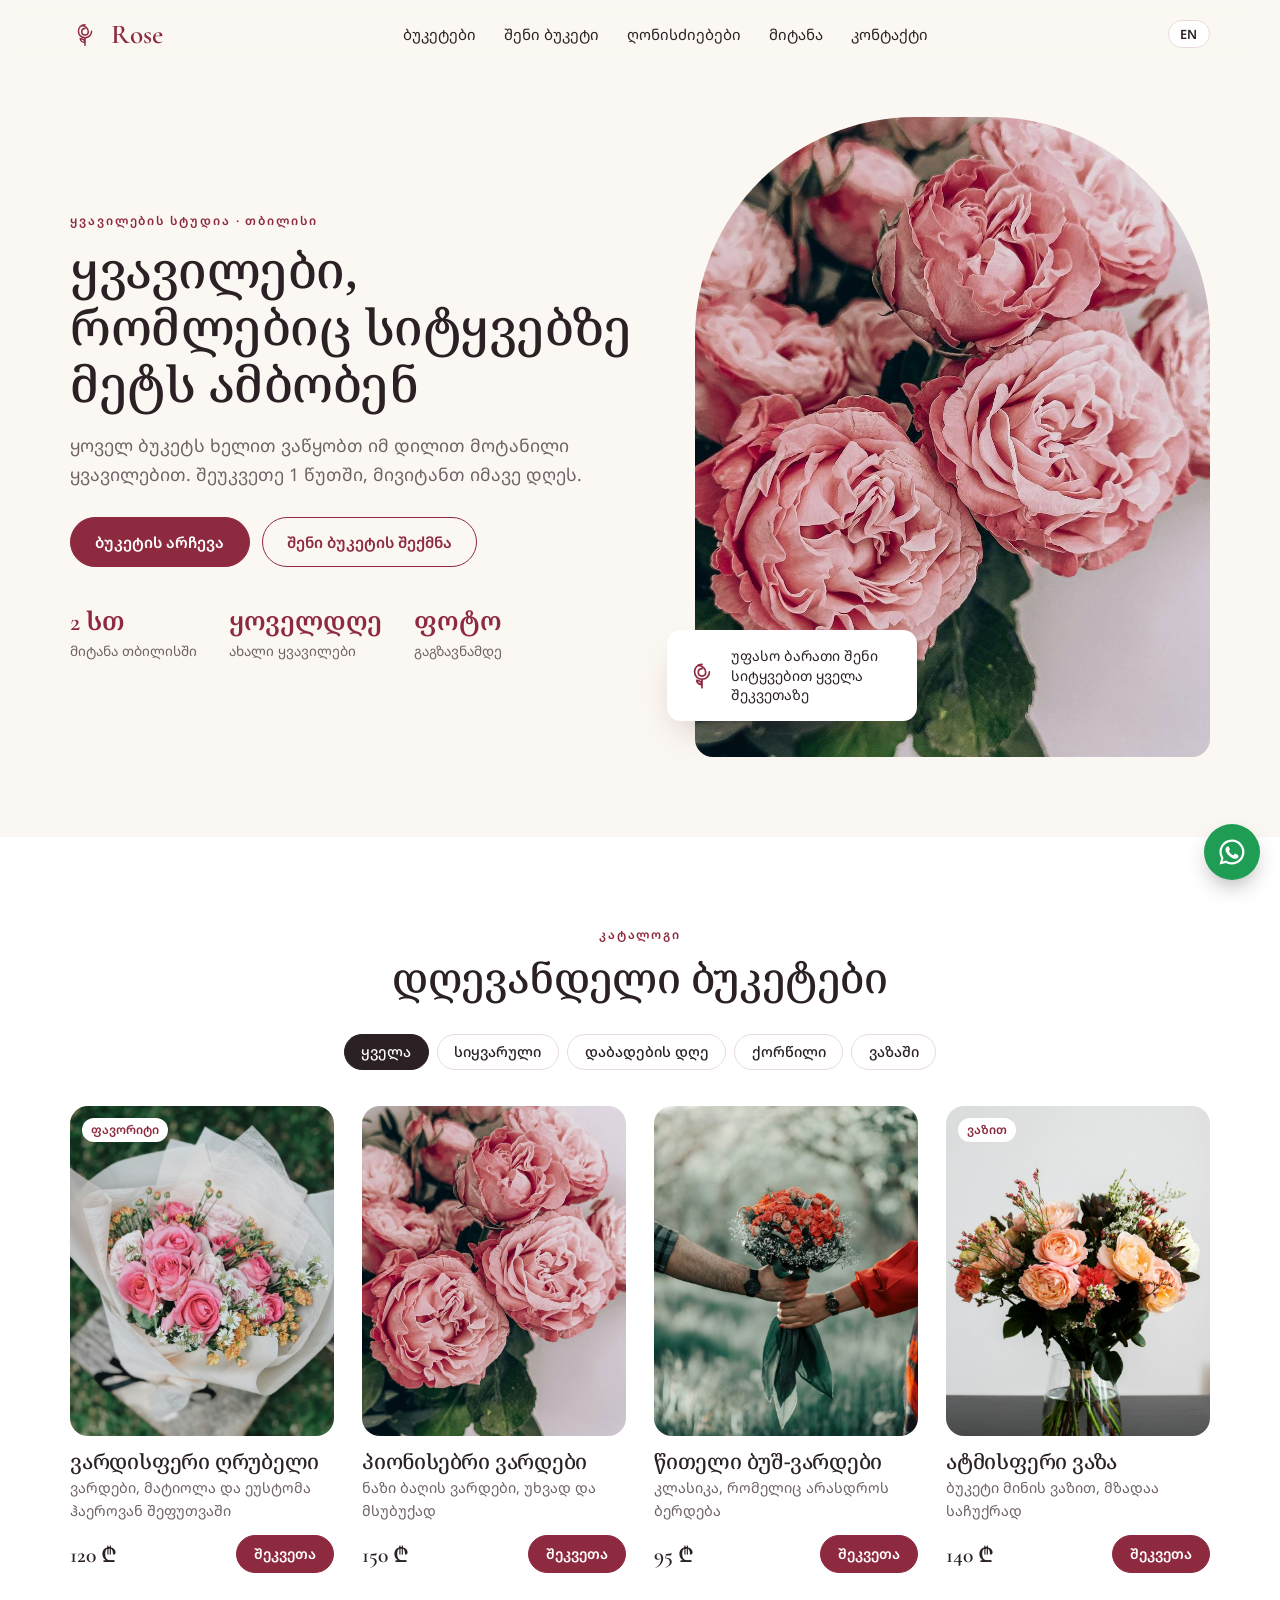
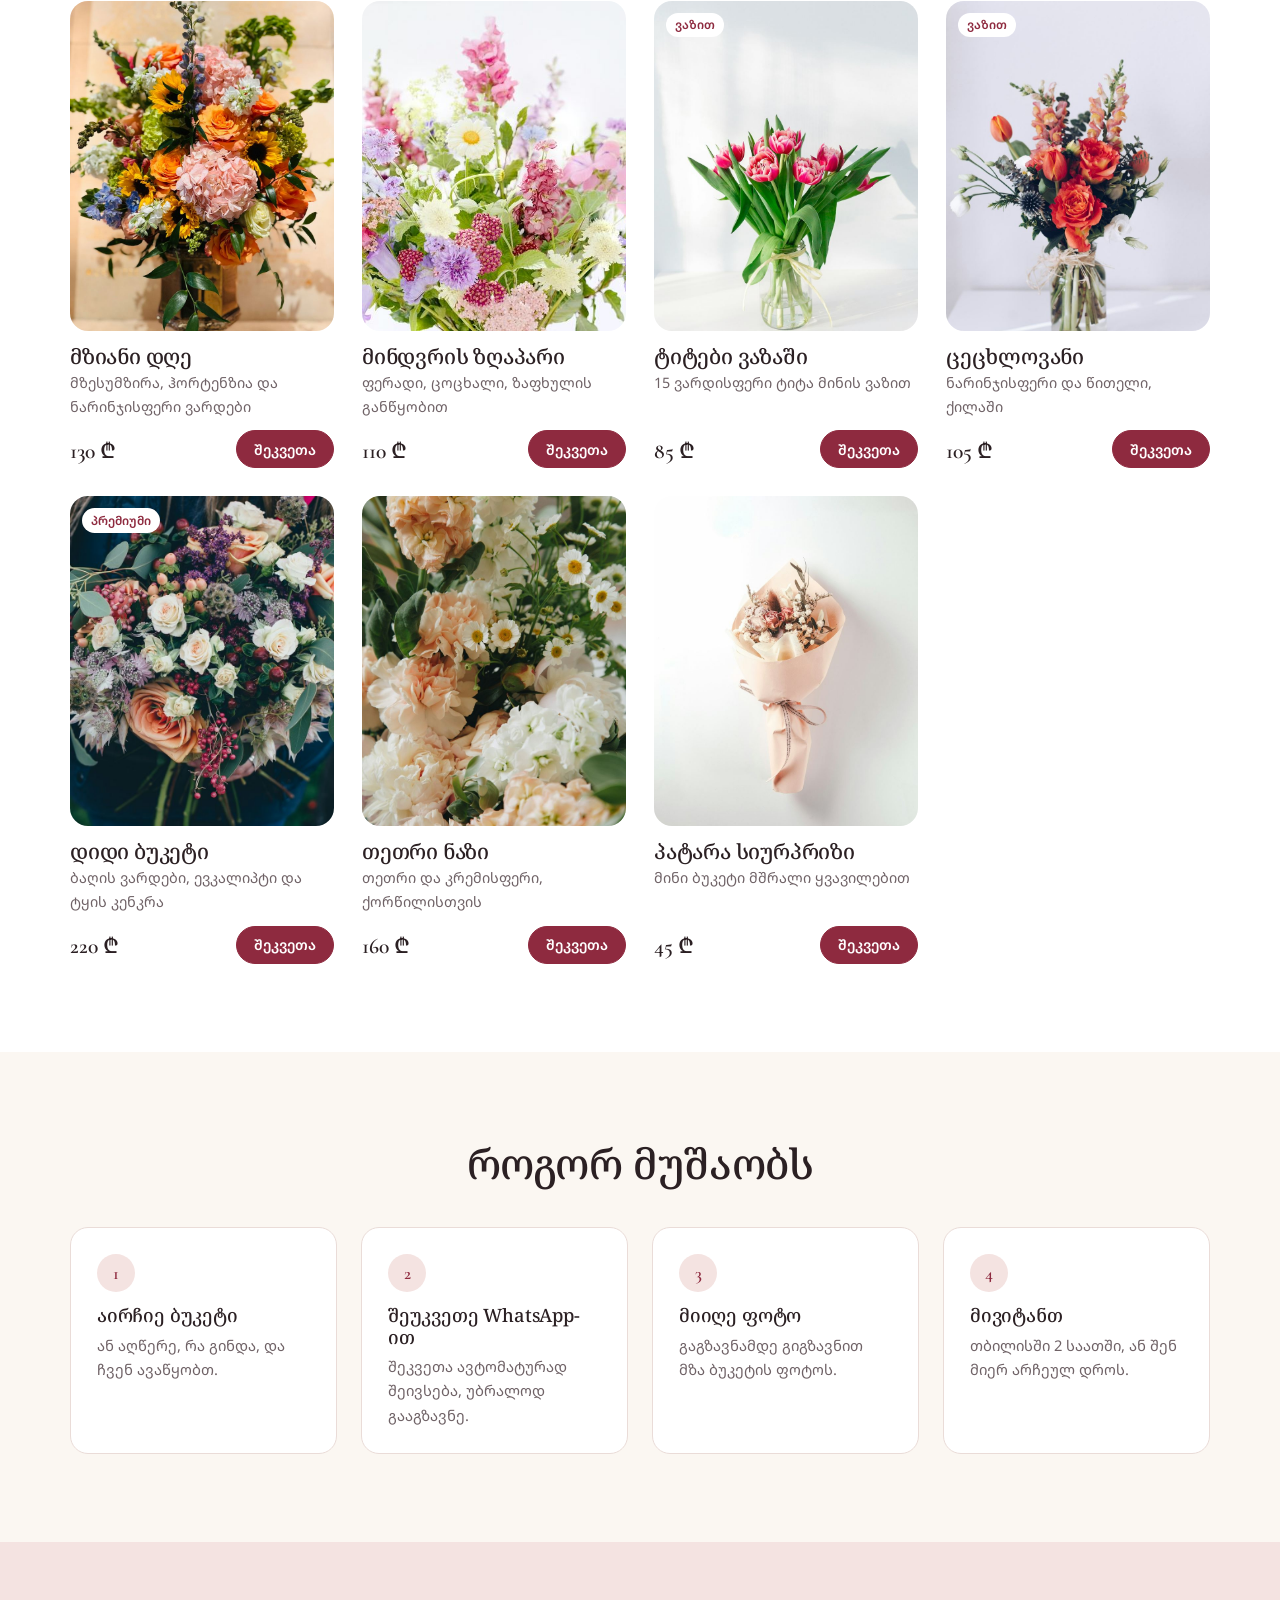
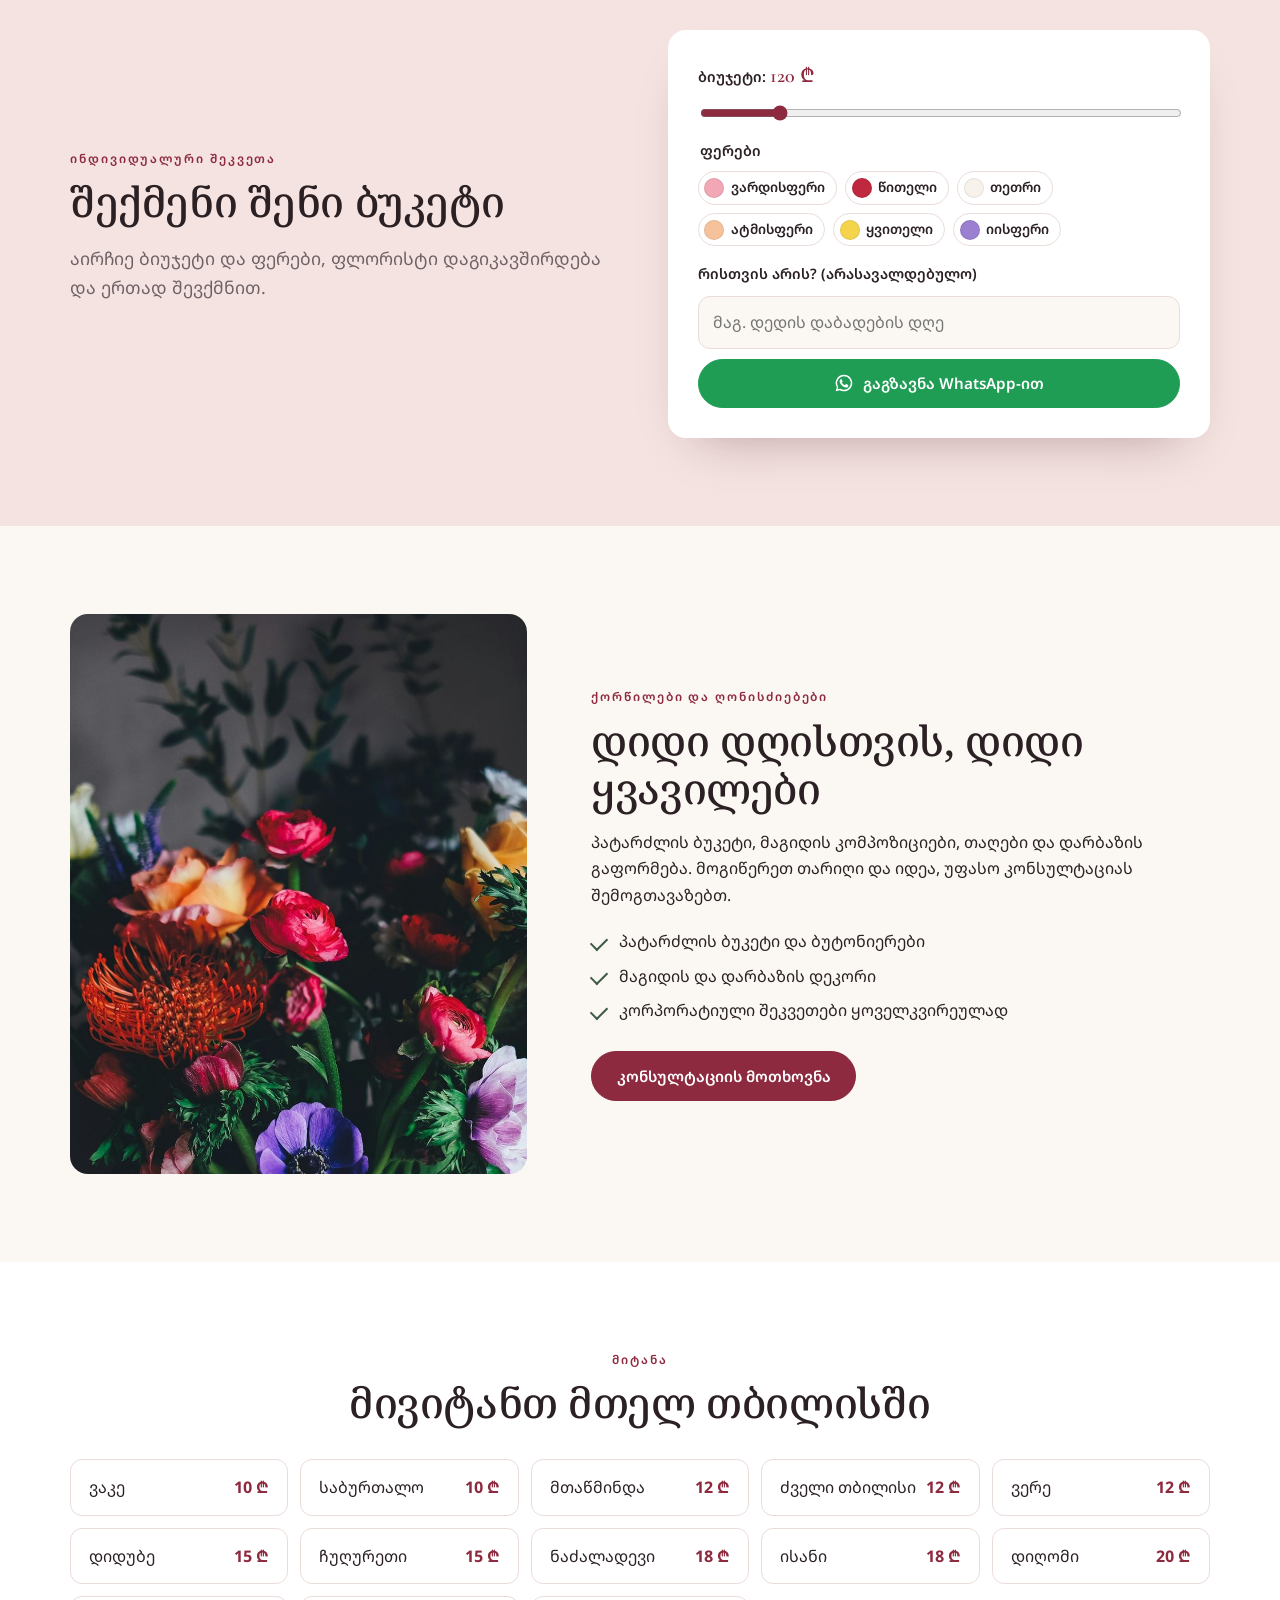
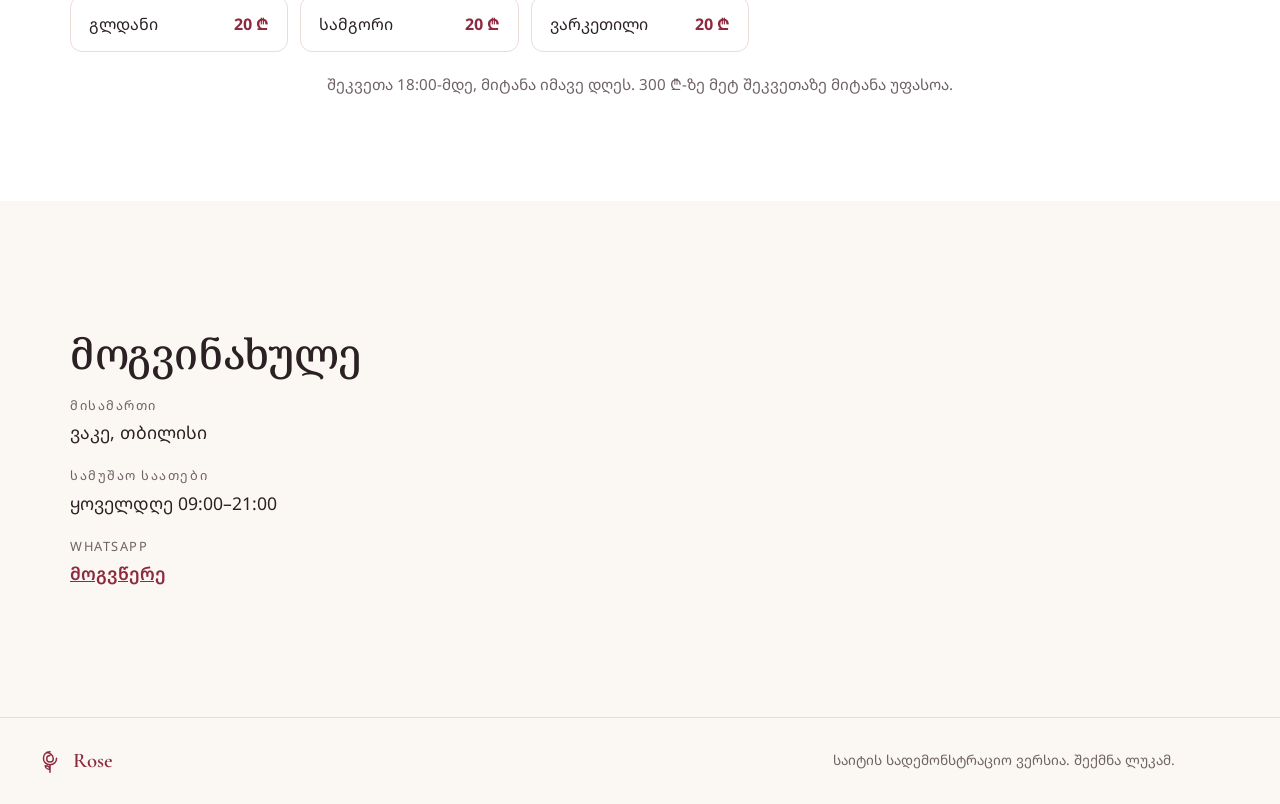
==== index.html @ 84446be5 "Rose flower shop demo site Co-Authored-By: Claude Opus 5.5 <noreply@anthropic.com>" ====
<!doctype html>
<html lang="ka">
<head>
<meta charset="utf-8">
<meta name="viewport" content="width=device-width, initial-scale=1">
<title>Rose — ყვავილების მაღაზია თბილისში</title>
<meta name="description" content="Rose — ხელით აწყობილი ბუკეტები თბილისში. მიტანა იმავე დღეს, შეკვეთა WhatsApp-ით 1 წუთში.">
<meta name="theme-color" content="#8e2a3f">
<meta property="og:title" content="Rose — ყვავილების მაღაზია">
<meta property="og:description" content="ხელით აწყობილი ბუკეტები. მიტანა თბილისში იმავე დღეს.">
<meta property="og:image" content="img/og.jpg">
<meta property="og:type" content="website">
<link rel="icon" href="favicon.svg" type="image/svg+xml">
<link rel="preconnect" href="https://fonts.googleapis.com">
<link rel="preconnect" href="https://fonts.gstatic.com" crossorigin>
<link href="https://fonts.googleapis.com/css2?family=Cormorant+Garamond:ital,wght@0,500;0,600;1,500&family=Noto+Sans+Georgian:wght@400;500;600&family=Noto+Serif+Georgian:wght@500;600&display=swap" rel="stylesheet">
<link rel="stylesheet" href="style.css">
<script type="application/ld+json">
{"@context":"https://schema.org","@type":"Florist","name":"Rose","address":{"@type":"PostalAddress","addressLocality":"Tbilisi","addressCountry":"GE"},"openingHours":"Mo-Su 09:00-21:00","priceRange":"₾₾"}
</script>
</head>
<body>

<header class="nav" id="top">
  <div class="wrap nav-in">
    <a href="#top" class="logo" aria-label="Rose">
      <svg viewBox="0 0 32 32" aria-hidden="true"><use href="#rose-mark"/></svg>
      <span>Rose</span>
    </a>
    <nav class="links" id="links">
      <a href="#shop" data-i18n="nav_shop">ბუკეტები</a>
      <a href="#custom" data-i18n="nav_custom">შენი ბუკეტი</a>
      <a href="#events" data-i18n="nav_events">ღონისძიებები</a>
      <a href="#delivery" data-i18n="nav_delivery">მიტანა</a>
      <a href="#contact" data-i18n="nav_contact">კონტაქტი</a>
    </nav>
    <div class="nav-act">
      <button class="lang" id="lang" type="button" aria-label="Change language">EN</button>
      <button class="burger" id="burger" type="button" aria-label="Menu" aria-expanded="false" aria-controls="links"><span></span><span></span></button>
    </div>
  </div>
</header>

<main>
<section class="hero">
  <div class="wrap hero-in">
    <div class="hero-txt">
      <p class="eyebrow" data-i18n="hero_eyebrow">ყვავილების სტუდია · თბილისი</p>
      <h1 data-i18n="hero_title">ყვავილები, რომლებიც სიტყვებზე მეტს ამბობენ</h1>
      <p class="lead" data-i18n="hero_lead">ყოველ ბუკეტს ხელით ვაწყობთ იმ დილით მოტანილი ყვავილებით. შეუკვეთე 1 წუთში, მივიტანთ იმავე დღეს.</p>
      <div class="cta-row">
        <a href="#shop" class="btn" data-i18n="hero_cta">ბუკეტის არჩევა</a>
        <a href="#custom" class="btn ghost" data-i18n="hero_cta2">შენი ბუკეტის შექმნა</a>
      </div>
      <ul class="badges">
        <li><b data-i18n="b1_t">2 სთ</b><span data-i18n="b1_s">მიტანა თბილისში</span></li>
        <li><b data-i18n="b2_t">ყოველდღე</b><span data-i18n="b2_s">ახალი ყვავილები</span></li>
        <li><b data-i18n="b3_t">ფოტო</b><span data-i18n="b3_s">გაგზავნამდე</span></li>
      </ul>
    </div>
    <div class="hero-img">
      <img src="img/hero.jpg" alt="" width="1000" height="1778" fetchpriority="high">
      <div class="hero-card">
        <svg viewBox="0 0 32 32" aria-hidden="true"><use href="#rose-mark"/></svg>
        <p data-i18n="hero_card">უფასო ბარათი შენი სიტყვებით ყველა შეკვეთაზე</p>
      </div>
    </div>
  </div>
</section>

<section class="shop" id="shop">
  <div class="wrap">
    <div class="head">
      <p class="eyebrow" data-i18n="shop_eyebrow">კატალოგი</p>
      <h2 data-i18n="shop_title">დღევანდელი ბუკეტები</h2>
    </div>
    <div class="filters" role="group" aria-label="Filter" id="filters">
      <button type="button" class="chip on" data-cat="all" data-i18n="f_all">ყველა</button>
      <button type="button" class="chip" data-cat="love" data-i18n="f_love">სიყვარული</button>
      <button type="button" class="chip" data-cat="birthday" data-i18n="f_birthday">დაბადების დღე</button>
      <button type="button" class="chip" data-cat="wedding" data-i18n="f_wedding">ქორწილი</button>
      <button type="button" class="chip" data-cat="vase" data-i18n="f_vase">ვაზაში</button>
    </div>
    <div class="grid" id="grid"></div>
  </div>
</section>

<section class="how">
  <div class="wrap">
    <h2 data-i18n="how_title">როგორ მუშაობს</h2>
    <ol class="steps">
      <li><span>1</span><h3 data-i18n="s1_t">აირჩიე ბუკეტი</h3><p data-i18n="s1_p">ან აღწერე, რა გინდა, და ჩვენ ავაწყობთ.</p></li>
      <li><span>2</span><h3 data-i18n="s2_t">შეუკვეთე WhatsApp-ით</h3><p data-i18n="s2_p">შეკვეთა ავტომატურად შეივსება, უბრალოდ გააგზავნე.</p></li>
      <li><span>3</span><h3 data-i18n="s3_t">მიიღე ფოტო</h3><p data-i18n="s3_p">გაგზავნამდე გიგზავნით მზა ბუკეტის ფოტოს.</p></li>
      <li><span>4</span><h3 data-i18n="s4_t">მივიტანთ</h3><p data-i18n="s4_p">თბილისში 2 საათში, ან შენ მიერ არჩეულ დროს.</p></li>
    </ol>
  </div>
</section>

<section class="custom" id="custom">
  <div class="wrap custom-in">
    <div>
      <p class="eyebrow" data-i18n="c_eyebrow">ინდივიდუალური შეკვეთა</p>
      <h2 data-i18n="c_title">შექმენი შენი ბუკეტი</h2>
      <p class="lead" data-i18n="c_lead">აირჩიე ბიუჯეტი და ფერები, ფლორისტი დაგიკავშირდება და ერთად შევქმნით.</p>
    </div>
    <form class="card" id="customForm">
      <label for="budget"><span data-i18n="c_budget">ბიუჯეტი</span>: <output id="budgetOut">120 ₾</output></label>
      <input type="range" id="budget" min="50" max="500" step="10" value="120">
      <fieldset>
        <legend data-i18n="c_colors">ფერები</legend>
        <div class="swatches" id="swatches"></div>
      </fieldset>
      <label for="cNote" data-i18n="c_note">რისთვის არის? (არასავალდებულო)</label>
      <input id="cNote" type="text" maxlength="120" data-i18n-ph="c_note_ph" placeholder="მაგ. დედის დაბადების დღე">
      <button class="btn wa" type="submit"><svg aria-hidden="true"><use href="#wa"/></svg><span data-i18n="c_send">გაგზავნა WhatsApp-ით</span></button>
    </form>
  </div>
</section>

<section class="events" id="events">
  <div class="wrap events-in">
    <img src="img/event.jpg" alt="" loading="lazy" width="800" height="1280">
    <div>
      <p class="eyebrow" data-i18n="e_eyebrow">ქორწილები და ღონისძიებები</p>
      <h2 data-i18n="e_title">დიდი დღისთვის, დიდი ყვავილები</h2>
      <p data-i18n="e_p">პატარძლის ბუკეტი, მაგიდის კომპოზიციები, თაღები და დარბაზის გაფორმება. მოგიწერეთ თარიღი და იდეა, უფასო კონსულტაციას შემოგთავაზებთ.</p>
      <ul class="ticks">
        <li data-i18n="e_l1">პატარძლის ბუკეტი და ბუტონიერები</li>
        <li data-i18n="e_l2">მაგიდის და დარბაზის დეკორი</li>
        <li data-i18n="e_l3">კორპორატიული შეკვეთები ყოველკვირეულად</li>
      </ul>
      <a class="btn" id="eventBtn" href="#" target="_blank" rel="noopener" data-i18n="e_cta">კონსულტაციის მოთხოვნა</a>
    </div>
  </div>
</section>

<section class="delivery" id="delivery">
  <div class="wrap">
    <div class="head">
      <p class="eyebrow" data-i18n="d_eyebrow">მიტანა</p>
      <h2 data-i18n="d_title">მივიტანთ მთელ თბილისში</h2>
    </div>
    <div class="zones" id="zones"></div>
    <p class="muted" data-i18n="d_note">შეკვეთა 18:00-მდე, მიტანა იმავე დღეს. 300 ₾-ზე მეტ შეკვეთაზე მიტანა უფასოა.</p>
  </div>
</section>

<section class="contact" id="contact">
  <div class="wrap contact-in">
    <div>
      <h2 data-i18n="ct_title">მოგვინახულე</h2>
      <dl>
        <dt data-i18n="ct_addr_l">მისამართი</dt><dd data-i18n="ct_addr">ვაკე, თბილისი</dd>
        <dt data-i18n="ct_hours_l">სამუშაო საათები</dt><dd data-i18n="ct_hours">ყოველდღე 09:00–21:00</dd>
        <dt>WhatsApp</dt><dd><a id="waText" href="#" target="_blank" rel="noopener" data-i18n="ct_wa">მოგვწერე</a></dd>
      </dl>
    </div>
    <iframe title="Map" loading="lazy" referrerpolicy="no-referrer-when-downgrade" src="https://maps.google.com/maps?q=Vake%2C%20Tbilisi&z=14&output=embed"></iframe>
  </div>
</section>
</main>

<footer class="foot">
  <div class="wrap foot-in">
    <span class="logo sm"><svg viewBox="0 0 32 32" aria-hidden="true"><use href="#rose-mark"/></svg><span>Rose</span></span>
    <p data-i18n="foot">საიტის სადემონსტრაციო ვერსია. შექმნა ლუკამ.</p>
  </div>
</footer>

<a class="wa-float" id="waFloat" href="#" target="_blank" rel="noopener" aria-label="WhatsApp"><svg aria-hidden="true"><use href="#wa"/></svg></a>

<dialog id="orderDlg" aria-labelledby="dlgTitle">
  <form method="dialog" class="dlg" id="orderForm">
    <button class="x" value="cancel" formnovalidate aria-label="Close">×</button>
    <div class="dlg-top">
      <img id="dlgImg" alt="">
      <div>
        <h3 id="dlgTitle"></h3>
        <p class="price" id="dlgPrice"></p>
      </div>
    </div>
    <label for="oDate" data-i18n="o_date">მიტანის თარიღი</label>
    <input id="oDate" type="date" required>
    <label for="oZone" data-i18n="o_zone">უბანი</label>
    <select id="oZone" required></select>
    <label for="oCard" data-i18n="o_card">ბარათის ტექსტი (არასავალდებულო)</label>
    <textarea id="oCard" rows="2" maxlength="200" data-i18n-ph="o_card_ph" placeholder="მაგ. გილოცავ, დე! ❤"></textarea>
    <p class="total"><span data-i18n="o_total">ჯამი</span>: <b id="oTotal"></b> <small class="muted" id="oFee"></small></p>
    <button class="btn wa" type="submit" value="send"><svg aria-hidden="true"><use href="#wa"/></svg><span data-i18n="o_send">შეკვეთა WhatsApp-ით</span></button>
  </form>
</dialog>

<svg width="0" height="0" style="position:absolute" aria-hidden="true">
  <symbol id="rose-mark" viewBox="0 0 32 32"><g fill="none" stroke="currentColor" stroke-width="1.6" stroke-linecap="round"><path d="M16 6c-4 0-7 3-7 7s3 7 7 7 7-3 7-7"/><path d="M16 10c-2 0-3.5 1.5-3.5 3.5S14 17 16 17s3.5-1.5 3.5-3.5c0-3-3-6.5-7-6.5"/><path d="M16 20v8M16 25c-3 0-5-2-5-4 3 0 5 2 5 4z"/></g></symbol>
  <symbol id="wa" viewBox="0 0 24 24"><path fill="currentColor" d="M12 2a10 10 0 0 0-8.6 15.1L2 22l5-1.3A10 10 0 1 0 12 2zm0 18.2c-1.5 0-3-.4-4.3-1.2l-.3-.2-3 .8.8-2.9-.2-.3A8.2 8.2 0 1 1 12 20.2zm4.5-6.1c-.2-.1-1.5-.7-1.7-.8-.2-.1-.4-.1-.6.1l-.8 1c-.1.2-.3.2-.5.1a6.7 6.7 0 0 1-3.3-2.9c-.3-.4.2-.4.7-1.4.1-.2 0-.3 0-.4l-.8-1.8c-.2-.5-.4-.4-.6-.4h-.5a1 1 0 0 0-.7.3 3 3 0 0 0-.9 2.2c0 1.3.9 2.5 1 2.7.1.2 1.8 2.8 4.4 3.9 1.7.7 2.3.8 3.1.6.5-.1 1.5-.6 1.7-1.2.2-.6.2-1.1.2-1.2-.1-.1-.3-.2-.6-.3z"/></symbol>
</svg>

<script src="app.js"></script>
</body>
</html>
---- style.css ----
:root{
  --bg:#fbf7f2; --paper:#fff; --blush:#f4e3e1; --ink:#2b2023; --muted:#6f6266;
  --rose:#8e2a3f; --rose-d:#6f1f31; --leaf:#3e5a46; --line:#eadcd8; --wa:#1f9d55;
  --serif:"Cormorant Garamond","Noto Serif Georgian",Georgia,serif;
  --sans:"Noto Sans Georgian",system-ui,-apple-system,"Segoe UI",sans-serif;
  --r:18px;
}
*{box-sizing:border-box}
html{scroll-behavior:smooth;scroll-padding-top:76px}
body{margin:0;background:var(--bg);color:var(--ink);font:16px/1.65 var(--sans);-webkit-font-smoothing:antialiased}
img{max-width:100%;display:block}
a{color:inherit}
h1,h2,h3{font-family:var(--serif);font-weight:600;line-height:1.15;margin:0 0 .4em}
html[lang=ka] h1,html[lang=ka] h2,html[lang=ka] h3{font-family:"Noto Serif Georgian",serif;font-weight:500;letter-spacing:-.01em}
h1{font-size:clamp(2.2rem,5vw,3.8rem)}
html[lang=ka] h1{font-size:clamp(1.9rem,4.2vw,3.1rem)}
h2{font-size:clamp(1.8rem,3.5vw,2.6rem)}
h3{font-size:1.3rem}
.wrap{max-width:1180px;margin:0 auto;padding:0 20px}
section{padding:88px 0}
.eyebrow{text-transform:uppercase;letter-spacing:.16em;font-size:.75rem;font-weight:600;color:var(--rose);margin:0 0 .8em}
.lead{font-size:1.1rem;color:var(--muted);max-width:34em}
.muted{color:var(--muted);font-size:.95rem}
.head{text-align:center;margin-bottom:32px}

.btn{display:inline-flex;align-items:center;gap:.55em;padding:.9em 1.6em;border-radius:999px;background:var(--rose);color:#fff;text-decoration:none;font:600 .95rem var(--sans);border:1.5px solid var(--rose);cursor:pointer;transition:background .2s,transform .2s}
.btn:hover{background:var(--rose-d);transform:translateY(-1px)}
.btn.ghost{background:transparent;color:var(--rose)}
.btn.ghost:hover{background:var(--blush)}
.btn.wa{background:var(--wa);border-color:var(--wa);width:100%;justify-content:center}
.btn.wa:hover{background:#178246}
.btn svg{width:20px;height:20px}
:focus-visible{outline:2.5px solid var(--rose);outline-offset:3px}

/* nav */
.nav{position:sticky;top:0;z-index:20;background:rgba(251,247,242,.88);backdrop-filter:blur(10px);border-bottom:1px solid transparent;transition:border-color .2s}
.nav.scrolled{border-color:var(--line)}
.nav-in{display:flex;align-items:center;justify-content:space-between;height:68px}
.logo{display:flex;align-items:center;gap:.4em;text-decoration:none;color:var(--rose);font:600 1.7rem var(--serif)}
.logo svg{width:30px;height:30px}
.logo.sm{font-size:1.3rem}
.links{display:flex;gap:28px}
.links a{text-decoration:none;font-size:.93rem;color:var(--ink);position:relative}
.links a::after{content:"";position:absolute;left:0;right:0;bottom:-4px;height:1.5px;background:var(--rose);transform:scaleX(0);transition:transform .25s}
.links a:hover::after{transform:scaleX(1)}
.nav-act{display:flex;gap:10px;align-items:center}
.lang{border:1.5px solid var(--line);background:var(--paper);border-radius:999px;padding:.35em .9em;font:600 .8rem var(--sans);cursor:pointer;color:var(--ink)}
.burger{display:none;width:42px;height:42px;border:0;background:none;cursor:pointer;padding:10px}
.burger span{display:block;height:2px;background:var(--ink);margin:6px 0;transition:transform .25s}
.burger[aria-expanded=true] span:first-child{transform:translateY(4px) rotate(45deg)}
.burger[aria-expanded=true] span:last-child{transform:translateY(-4px) rotate(-45deg)}

/* hero */
.hero{padding:48px 0 80px}
.hero-in{display:grid;grid-template-columns:1.05fr .95fr;gap:56px;align-items:center}
.cta-row{display:flex;flex-wrap:wrap;gap:12px;margin:28px 0 36px}
.badges{display:flex;gap:32px;list-style:none;padding:0;margin:0}
.badges b{display:block;font:600 1.6rem var(--serif);color:var(--rose)}
.badges span{font-size:.85rem;color:var(--muted)}
.hero-img{position:relative}
.hero-img img{width:100%;height:min(76vh,640px);object-fit:cover;border-radius:220px 220px var(--r) var(--r)}
.hero-card{position:absolute;left:-28px;bottom:36px;background:var(--paper);padding:16px 18px;border-radius:14px;box-shadow:0 18px 40px -18px rgba(70,20,30,.35);display:flex;gap:12px;align-items:center;max-width:250px;font-size:.88rem;line-height:1.4}
.hero-card p{margin:0}
.hero-card svg{flex:none;width:34px;height:34px;color:var(--rose)}

/* shop */
.shop{background:var(--paper)}
.filters{display:flex;flex-wrap:wrap;justify-content:center;gap:8px;margin-bottom:36px}
.chip{border:1.5px solid var(--line);background:var(--paper);border-radius:999px;padding:.5em 1.15em;font:500 .9rem var(--sans);cursor:pointer;color:var(--ink);transition:all .2s}
.chip:hover{border-color:var(--rose)}
.chip.on{background:var(--ink);border-color:var(--ink);color:#fff}
.grid{display:grid;grid-template-columns:repeat(auto-fill,minmax(250px,1fr));gap:28px}
.item{display:flex;flex-direction:column;animation:fade .4s ease both}
.item .ph{position:relative;overflow:hidden;border-radius:var(--r);aspect-ratio:4/5;background:var(--blush)}
.item img{width:100%;height:100%;object-fit:cover;transition:transform .6s}
.item:hover img{transform:scale(1.05)}
.tag{position:absolute;top:12px;left:12px;background:var(--paper);border-radius:999px;padding:.2em .75em;font-size:.75rem;font-weight:600;color:var(--rose)}
.item h3{margin:14px 0 2px}
.item p{margin:0 0 12px;color:var(--muted);font-size:.9rem;flex:1}
.item .row{display:flex;justify-content:space-between;align-items:center}
.item .pr{font:600 1.35rem var(--serif)}
.item .btn{padding:.6em 1.2em;font-size:.88rem}
@keyframes fade{from{opacity:0;transform:translateY(10px)}}

/* how */
.how h2{text-align:center;margin-bottom:40px}
.steps{list-style:none;padding:0;margin:0;display:grid;grid-template-columns:repeat(4,1fr);gap:24px}
.steps li{background:var(--paper);border:1px solid var(--line);border-radius:var(--r);padding:26px}
.steps span{display:grid;place-items:center;width:38px;height:38px;border-radius:50%;background:var(--blush);color:var(--rose);font:600 1.1rem var(--serif);margin-bottom:12px}
.steps h3{font-size:1.15rem}
.steps p{margin:0;color:var(--muted);font-size:.92rem}

/* custom */
.custom{background:var(--blush)}
.custom-in{display:grid;grid-template-columns:1fr 1fr;gap:56px;align-items:center}
.card{background:var(--paper);border-radius:var(--r);padding:30px;box-shadow:0 24px 50px -30px rgba(70,20,30,.4);display:grid;gap:10px}
label,legend{font-weight:600;font-size:.9rem}
fieldset{border:0;padding:0;margin:6px 0}
output{color:var(--rose);font-family:var(--serif);font-size:1.25rem}
input[type=range]{width:100%;accent-color:var(--rose)}
input[type=text],input[type=date],select,textarea{width:100%;padding:.75em .9em;border:1.5px solid var(--line);border-radius:12px;font:inherit;background:var(--bg);color:var(--ink)}
input:focus,select:focus,textarea:focus{border-color:var(--rose);outline:none}
.swatches{display:flex;flex-wrap:wrap;gap:8px;margin-top:8px}
.sw{display:flex;align-items:center;gap:.45em;border:1.5px solid var(--line);border-radius:999px;padding:.35em .85em .35em .4em;cursor:pointer;font-size:.85rem;background:var(--paper);user-select:none}
.sw i{width:20px;height:20px;border-radius:50%;border:1px solid rgba(0,0,0,.08)}
.sw input{position:absolute;opacity:0;pointer-events:none}
.sw:has(input:checked){border-color:var(--rose);background:var(--blush)}
.sw:has(input:focus-visible){outline:2.5px solid var(--rose);outline-offset:2px}

/* events */
.events-in{display:grid;grid-template-columns:.85fr 1.15fr;gap:64px;align-items:center}
.events img{border-radius:var(--r);height:560px;width:100%;object-fit:cover}
.ticks{list-style:none;padding:0;margin:20px 0 28px}
.ticks li{padding-left:28px;position:relative;margin:8px 0}
.ticks li::before{content:"";position:absolute;left:0;top:.55em;width:14px;height:8px;border-left:2px solid var(--leaf);border-bottom:2px solid var(--leaf);transform:rotate(-45deg)}

/* delivery */
.delivery{background:var(--paper)}
.zones{display:grid;grid-template-columns:repeat(auto-fill,minmax(200px,1fr));gap:12px;margin-bottom:20px}
.zone{display:flex;justify-content:space-between;border:1px solid var(--line);border-radius:12px;padding:14px 18px}
.zone b{color:var(--rose)}
.delivery .muted{text-align:center}

/* contact */
.contact-in{display:grid;grid-template-columns:1fr 1.3fr;gap:48px;align-items:center}
dl{margin:0}
dt{font-size:.8rem;text-transform:uppercase;letter-spacing:.12em;color:var(--muted);margin-top:18px}
dd{margin:2px 0 0;font-size:1.1rem}
dd a{color:var(--rose);font-weight:600}
iframe{width:100%;height:340px;border:0;border-radius:var(--r);filter:saturate(.8)}

.foot{padding-right:70px!important;border-top:1px solid var(--line);padding:28px 0;font-size:.85rem;color:var(--muted)}
.foot-in{display:flex;justify-content:space-between;align-items:center;gap:16px;flex-wrap:wrap}
.foot p{margin:0}

.wa-float{position:fixed;right:20px;bottom:20px;width:56px;height:56px;border-radius:50%;background:var(--wa);color:#fff;display:grid;place-items:center;box-shadow:0 10px 25px -8px rgba(0,0,0,.4);z-index:15;transition:transform .2s}
.wa-float:hover{transform:scale(1.07)}
.wa-float svg{width:30px;height:30px}

/* dialog */
dialog{border:0;border-radius:22px;padding:0;width:min(440px,calc(100% - 32px));max-height:calc(100% - 32px);background:var(--paper);color:var(--ink);box-shadow:0 30px 70px -20px rgba(40,10,20,.5)}
dialog::backdrop{background:rgba(43,32,35,.55);backdrop-filter:blur(3px)}
dialog[open]{animation:fade .25s ease}
.dlg{padding:26px;display:grid;gap:8px;position:relative}
.x{position:absolute;right:14px;top:10px;border:0;background:none;font-size:1.8rem;line-height:1;cursor:pointer;color:var(--muted)}
.dlg-top{display:flex;gap:16px;align-items:center;margin-bottom:8px}
.dlg-top img{width:84px;height:100px;object-fit:cover;border-radius:12px}
.dlg-top h3{margin:0}
.price{margin:0;color:var(--rose);font:600 1.3rem var(--serif)}
.total{margin:8px 0 4px;font-size:1rem}
.total b{font:600 1.4rem var(--serif);color:var(--rose)}

/* mobile */
@media (max-width:900px){
  section{padding:64px 0}
  .hero-in,.custom-in,.events-in,.contact-in{grid-template-columns:1fr;gap:36px}
  .hero{padding-top:20px}
  .hero-img{order:-1}
  .hero-img img{height:380px;border-radius:160px 160px var(--r) var(--r)}
  .hero-card{left:12px;bottom:-22px}
  .steps{grid-template-columns:1fr 1fr}
  .events img{height:340px}
  .burger{display:block}
  .links{position:fixed;inset:68px 0 auto 0;flex-direction:column;gap:0;background:var(--bg);border-bottom:1px solid var(--line);padding:8px 20px 16px;transform:translateY(-130%);transition:transform .3s;z-index:-1}
  .links.open{transform:none}
  .links a{padding:12px 0;font-size:1.05rem;border-bottom:1px solid var(--line)}
}
@media (max-width:520px){
  .steps{grid-template-columns:1fr}
  .badges{gap:20px}
  .badges b{font-size:1.3rem}
  .grid{grid-template-columns:1fr 1fr;gap:16px}
  .item h3{font-size:1.05rem}
  .item p{display:none}
  .item .row{flex-direction:column;align-items:stretch;gap:8px}
  .item .btn{justify-content:center}
}
@media (prefers-reduced-motion:reduce){*{animation:none!important;transition:none!important;scroll-behavior:auto!important}}
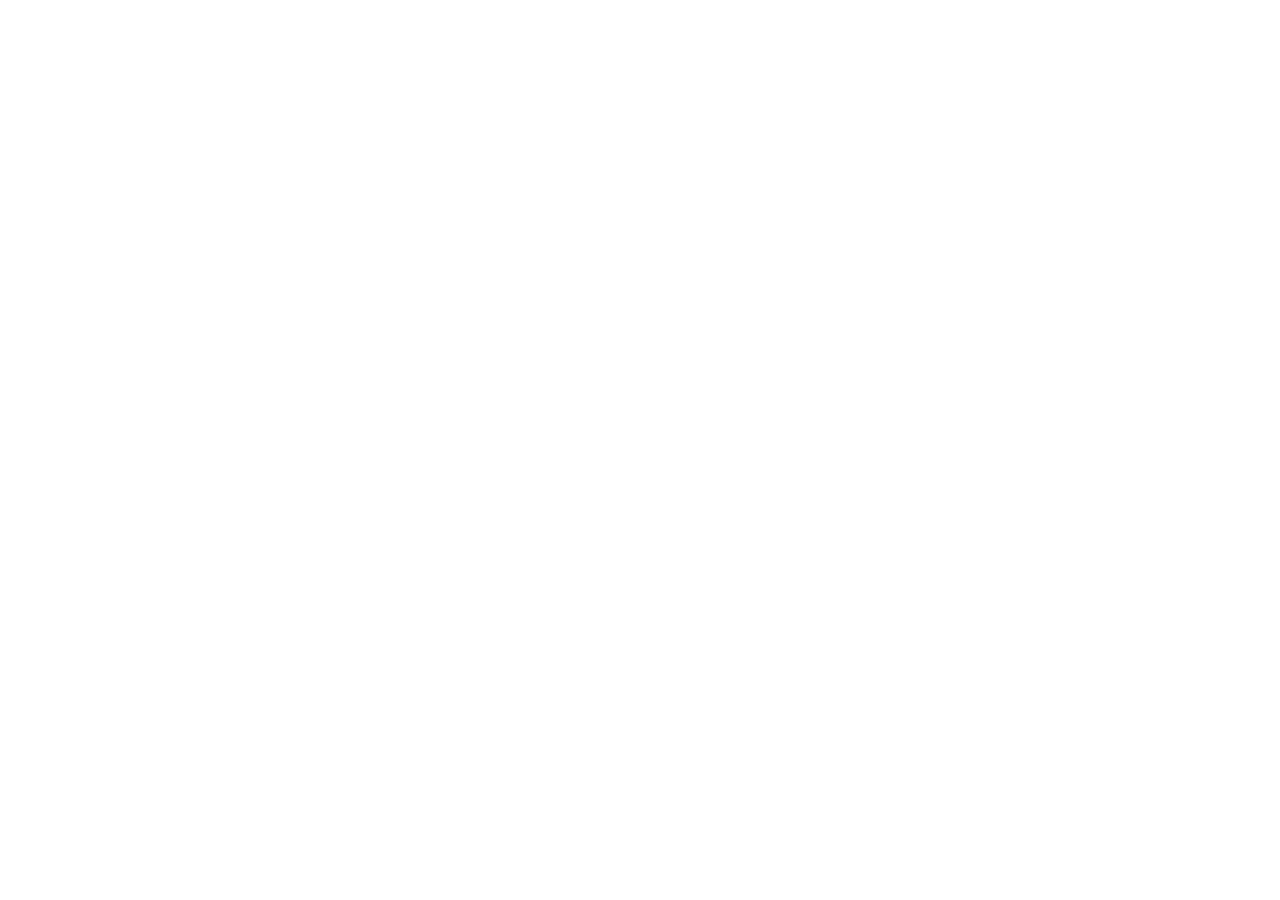
==== commit 637693ba: "Send the old demo link to the live site on PythonAnywhere Co-Authored-By: Claude Opus 5.5 <noreply@a" ====
--- a/index.html
+++ b/index.html
@@ -3,199 +3,14 @@
 <head>
 <meta charset="utf-8">
 <meta name="viewport" content="width=device-width, initial-scale=1">
-<title>Rose — ყვავილების მაღაზია თბილისში</title>
-<meta name="description" content="Rose — ხელით აწყობილი ბუკეტები თბილისში. მიტანა იმავე დღეს, შეკვეთა WhatsApp-ით 1 წუთში.">
-<meta name="theme-color" content="#8e2a3f">
-<meta property="og:title" content="Rose — ყვავილების მაღაზია">
-<meta property="og:description" content="ხელით აწყობილი ბუკეტები. მიტანა თბილისში იმავე დღეს.">
-<meta property="og:image" content="img/og.jpg">
-<meta property="og:type" content="website">
-<link rel="icon" href="favicon.svg" type="image/svg+xml">
-<link rel="preconnect" href="https://fonts.googleapis.com">
-<link rel="preconnect" href="https://fonts.gstatic.com" crossorigin>
-<link href="https://fonts.googleapis.com/css2?family=Cormorant+Garamond:ital,wght@0,500;0,600;1,500&family=Noto+Sans+Georgian:wght@400;500;600&family=Noto+Serif+Georgian:wght@500;600&display=swap" rel="stylesheet">
-<link rel="stylesheet" href="style.css">
-<script type="application/ld+json">
-{"@context":"https://schema.org","@type":"Florist","name":"Rose","address":{"@type":"PostalAddress","addressLocality":"Tbilisi","addressCountry":"GE"},"openingHours":"Mo-Su 09:00-21:00","priceRange":"₾₾"}
-</script>
+<title>Rose: ყვავილების მაღაზია ვაკეში, თბილისი</title>
+<meta name="robots" content="noindex">
+<link rel="canonical" href="https://lukazurashvilii.pythonanywhere.com/">
+<meta http-equiv="refresh" content="0; url=https://lukazurashvilii.pythonanywhere.com/">
+<script>location.replace("https://lukazurashvilii.pythonanywhere.com/" + location.hash);</script>
+<style>body{margin:0;min-height:100vh;display:grid;place-items:center;background:#ebe5e3;color:#2b2622;font:16px/1.5 system-ui,sans-serif}a{color:#0f7d45}</style>
 </head>
 <body>
-
-<header class="nav" id="top">
-  <div class="wrap nav-in">
-    <a href="#top" class="logo" aria-label="Rose">
-      <svg viewBox="0 0 32 32" aria-hidden="true"><use href="#rose-mark"/></svg>
-      <span>Rose</span>
-    </a>
-    <nav class="links" id="links">
-      <a href="#shop" data-i18n="nav_shop">ბუკეტები</a>
-      <a href="#custom" data-i18n="nav_custom">შენი ბუკეტი</a>
-      <a href="#events" data-i18n="nav_events">ღონისძიებები</a>
-      <a href="#delivery" data-i18n="nav_delivery">მიტანა</a>
-      <a href="#contact" data-i18n="nav_contact">კონტაქტი</a>
-    </nav>
-    <div class="nav-act">
-      <button class="lang" id="lang" type="button" aria-label="Change language">EN</button>
-      <button class="burger" id="burger" type="button" aria-label="Menu" aria-expanded="false" aria-controls="links"><span></span><span></span></button>
-    </div>
-  </div>
-</header>
-
-<main>
-<section class="hero">
-  <div class="wrap hero-in">
-    <div class="hero-txt">
-      <p class="eyebrow" data-i18n="hero_eyebrow">ყვავილების სტუდია · თბილისი</p>
-      <h1 data-i18n="hero_title">ყვავილები, რომლებიც სიტყვებზე მეტს ამბობენ</h1>
-      <p class="lead" data-i18n="hero_lead">ყოველ ბუკეტს ხელით ვაწყობთ იმ დილით მოტანილი ყვავილებით. შეუკვეთე 1 წუთში, მივიტანთ იმავე დღეს.</p>
-      <div class="cta-row">
-        <a href="#shop" class="btn" data-i18n="hero_cta">ბუკეტის არჩევა</a>
-        <a href="#custom" class="btn ghost" data-i18n="hero_cta2">შენი ბუკეტის შექმნა</a>
-      </div>
-      <ul class="badges">
-        <li><b data-i18n="b1_t">2 სთ</b><span data-i18n="b1_s">მიტანა თბილისში</span></li>
-        <li><b data-i18n="b2_t">ყოველდღე</b><span data-i18n="b2_s">ახალი ყვავილები</span></li>
-        <li><b data-i18n="b3_t">ფოტო</b><span data-i18n="b3_s">გაგზავნამდე</span></li>
-      </ul>
-    </div>
-    <div class="hero-img">
-      <img src="img/hero.jpg" alt="" width="1000" height="1778" fetchpriority="high">
-      <div class="hero-card">
-        <svg viewBox="0 0 32 32" aria-hidden="true"><use href="#rose-mark"/></svg>
-        <p data-i18n="hero_card">უფასო ბარათი შენი სიტყვებით ყველა შეკვეთაზე</p>
-      </div>
-    </div>
-  </div>
-</section>
-
-<section class="shop" id="shop">
-  <div class="wrap">
-    <div class="head">
-      <p class="eyebrow" data-i18n="shop_eyebrow">კატალოგი</p>
-      <h2 data-i18n="shop_title">დღევანდელი ბუკეტები</h2>
-    </div>
-    <div class="filters" role="group" aria-label="Filter" id="filters">
-      <button type="button" class="chip on" data-cat="all" data-i18n="f_all">ყველა</button>
-      <button type="button" class="chip" data-cat="love" data-i18n="f_love">სიყვარული</button>
-      <button type="button" class="chip" data-cat="birthday" data-i18n="f_birthday">დაბადების დღე</button>
-      <button type="button" class="chip" data-cat="wedding" data-i18n="f_wedding">ქორწილი</button>
-      <button type="button" class="chip" data-cat="vase" data-i18n="f_vase">ვაზაში</button>
-    </div>
-    <div class="grid" id="grid"></div>
-  </div>
-</section>
-
-<section class="how">
-  <div class="wrap">
-    <h2 data-i18n="how_title">როგორ მუშაობს</h2>
-    <ol class="steps">
-      <li><span>1</span><h3 data-i18n="s1_t">აირჩიე ბუკეტი</h3><p data-i18n="s1_p">ან აღწერე, რა გინდა, და ჩვენ ავაწყობთ.</p></li>
-      <li><span>2</span><h3 data-i18n="s2_t">შეუკვეთე WhatsApp-ით</h3><p data-i18n="s2_p">შეკვეთა ავტომატურად შეივსება, უბრალოდ გააგზავნე.</p></li>
-      <li><span>3</span><h3 data-i18n="s3_t">მიიღე ფოტო</h3><p data-i18n="s3_p">გაგზავნამდე გიგზავნით მზა ბუკეტის ფოტოს.</p></li>
-      <li><span>4</span><h3 data-i18n="s4_t">მივიტანთ</h3><p data-i18n="s4_p">თბილისში 2 საათში, ან შენ მიერ არჩეულ დროს.</p></li>
-    </ol>
-  </div>
-</section>
-
-<section class="custom" id="custom">
-  <div class="wrap custom-in">
-    <div>
-      <p class="eyebrow" data-i18n="c_eyebrow">ინდივიდუალური შეკვეთა</p>
-      <h2 data-i18n="c_title">შექმენი შენი ბუკეტი</h2>
-      <p class="lead" data-i18n="c_lead">აირჩიე ბიუჯეტი და ფერები, ფლორისტი დაგიკავშირდება და ერთად შევქმნით.</p>
-    </div>
-    <form class="card" id="customForm">
-      <label for="budget"><span data-i18n="c_budget">ბიუჯეტი</span>: <output id="budgetOut">120 ₾</output></label>
-      <input type="range" id="budget" min="50" max="500" step="10" value="120">
-      <fieldset>
-        <legend data-i18n="c_colors">ფერები</legend>
-        <div class="swatches" id="swatches"></div>
-      </fieldset>
-      <label for="cNote" data-i18n="c_note">რისთვის არის? (არასავალდებულო)</label>
-      <input id="cNote" type="text" maxlength="120" data-i18n-ph="c_note_ph" placeholder="მაგ. დედის დაბადების დღე">
-      <button class="btn wa" type="submit"><svg aria-hidden="true"><use href="#wa"/></svg><span data-i18n="c_send">გაგზავნა WhatsApp-ით</span></button>
-    </form>
-  </div>
-</section>
-
-<section class="events" id="events">
-  <div class="wrap events-in">
-    <img src="img/event.jpg" alt="" loading="lazy" width="800" height="1280">
-    <div>
-      <p class="eyebrow" data-i18n="e_eyebrow">ქორწილები და ღონისძიებები</p>
-      <h2 data-i18n="e_title">დიდი დღისთვის, დიდი ყვავილები</h2>
-      <p data-i18n="e_p">პატარძლის ბუკეტი, მაგიდის კომპოზიციები, თაღები და დარბაზის გაფორმება. მოგიწერეთ თარიღი და იდეა, უფასო კონსულტაციას შემოგთავაზებთ.</p>
-      <ul class="ticks">
-        <li data-i18n="e_l1">პატარძლის ბუკეტი და ბუტონიერები</li>
-        <li data-i18n="e_l2">მაგიდის და დარბაზის დეკორი</li>
-        <li data-i18n="e_l3">კორპორატიული შეკვეთები ყოველკვირეულად</li>
-      </ul>
-      <a class="btn" id="eventBtn" href="#" target="_blank" rel="noopener" data-i18n="e_cta">კონსულტაციის მოთხოვნა</a>
-    </div>
-  </div>
-</section>
-
-<section class="delivery" id="delivery">
-  <div class="wrap">
-    <div class="head">
-      <p class="eyebrow" data-i18n="d_eyebrow">მიტანა</p>
-      <h2 data-i18n="d_title">მივიტანთ მთელ თბილისში</h2>
-    </div>
-    <div class="zones" id="zones"></div>
-    <p class="muted" data-i18n="d_note">შეკვეთა 18:00-მდე, მიტანა იმავე დღეს. 300 ₾-ზე მეტ შეკვეთაზე მიტანა უფასოა.</p>
-  </div>
-</section>
-
-<section class="contact" id="contact">
-  <div class="wrap contact-in">
-    <div>
-      <h2 data-i18n="ct_title">მოგვინახულე</h2>
-      <dl>
-        <dt data-i18n="ct_addr_l">მისამართი</dt><dd data-i18n="ct_addr">ვაკე, თბილისი</dd>
-        <dt data-i18n="ct_hours_l">სამუშაო საათები</dt><dd data-i18n="ct_hours">ყოველდღე 09:00–21:00</dd>
-        <dt>WhatsApp</dt><dd><a id="waText" href="#" target="_blank" rel="noopener" data-i18n="ct_wa">მოგვწერე</a></dd>
-      </dl>
-    </div>
-    <iframe title="Map" loading="lazy" referrerpolicy="no-referrer-when-downgrade" src="https://maps.google.com/maps?q=Vake%2C%20Tbilisi&z=14&output=embed"></iframe>
-  </div>
-</section>
-</main>
-
-<footer class="foot">
-  <div class="wrap foot-in">
-    <span class="logo sm"><svg viewBox="0 0 32 32" aria-hidden="true"><use href="#rose-mark"/></svg><span>Rose</span></span>
-    <p data-i18n="foot">საიტის სადემონსტრაციო ვერსია. შექმნა ლუკამ.</p>
-  </div>
-</footer>
-
-<a class="wa-float" id="waFloat" href="#" target="_blank" rel="noopener" aria-label="WhatsApp"><svg aria-hidden="true"><use href="#wa"/></svg></a>
-
-<dialog id="orderDlg" aria-labelledby="dlgTitle">
-  <form method="dialog" class="dlg" id="orderForm">
-    <button class="x" value="cancel" formnovalidate aria-label="Close">×</button>
-    <div class="dlg-top">
-      <img id="dlgImg" alt="">
-      <div>
-        <h3 id="dlgTitle"></h3>
-        <p class="price" id="dlgPrice"></p>
-      </div>
-    </div>
-    <label for="oDate" data-i18n="o_date">მიტანის თარიღი</label>
-    <input id="oDate" type="date" required>
-    <label for="oZone" data-i18n="o_zone">უბანი</label>
-    <select id="oZone" required></select>
-    <label for="oCard" data-i18n="o_card">ბარათის ტექსტი (არასავალდებულო)</label>
-    <textarea id="oCard" rows="2" maxlength="200" data-i18n-ph="o_card_ph" placeholder="მაგ. გილოცავ, დე! ❤"></textarea>
-    <p class="total"><span data-i18n="o_total">ჯამი</span>: <b id="oTotal"></b> <small class="muted" id="oFee"></small></p>
-    <button class="btn wa" type="submit" value="send"><svg aria-hidden="true"><use href="#wa"/></svg><span data-i18n="o_send">შეკვეთა WhatsApp-ით</span></button>
-  </form>
-</dialog>
-
-<svg width="0" height="0" style="position:absolute" aria-hidden="true">
-  <symbol id="rose-mark" viewBox="0 0 32 32"><g fill="none" stroke="currentColor" stroke-width="1.6" stroke-linecap="round"><path d="M16 6c-4 0-7 3-7 7s3 7 7 7 7-3 7-7"/><path d="M16 10c-2 0-3.5 1.5-3.5 3.5S14 17 16 17s3.5-1.5 3.5-3.5c0-3-3-6.5-7-6.5"/><path d="M16 20v8M16 25c-3 0-5-2-5-4 3 0 5 2 5 4z"/></g></symbol>
-  <symbol id="wa" viewBox="0 0 24 24"><path fill="currentColor" d="M12 2a10 10 0 0 0-8.6 15.1L2 22l5-1.3A10 10 0 1 0 12 2zm0 18.2c-1.5 0-3-.4-4.3-1.2l-.3-.2-3 .8.8-2.9-.2-.3A8.2 8.2 0 1 1 12 20.2zm4.5-6.1c-.2-.1-1.5-.7-1.7-.8-.2-.1-.4-.1-.6.1l-.8 1c-.1.2-.3.2-.5.1a6.7 6.7 0 0 1-3.3-2.9c-.3-.4.2-.4.7-1.4.1-.2 0-.3 0-.4l-.8-1.8c-.2-.5-.4-.4-.6-.4h-.5a1 1 0 0 0-.7.3 3 3 0 0 0-.9 2.2c0 1.3.9 2.5 1 2.7.1.2 1.8 2.8 4.4 3.9 1.7.7 2.3.8 3.1.6.5-.1 1.5-.6 1.7-1.2.2-.6.2-1.1.2-1.2-.1-.1-.3-.2-.6-.3z"/></symbol>
-</svg>
-
-<script src="app.js"></script>
+<p>Rose გადავიდა ახალ მისამართზე: <a href="https://lukazurashvilii.pythonanywhere.com/">lukazurashvilii.pythonanywhere.com</a></p>
 </body>
 </html>
